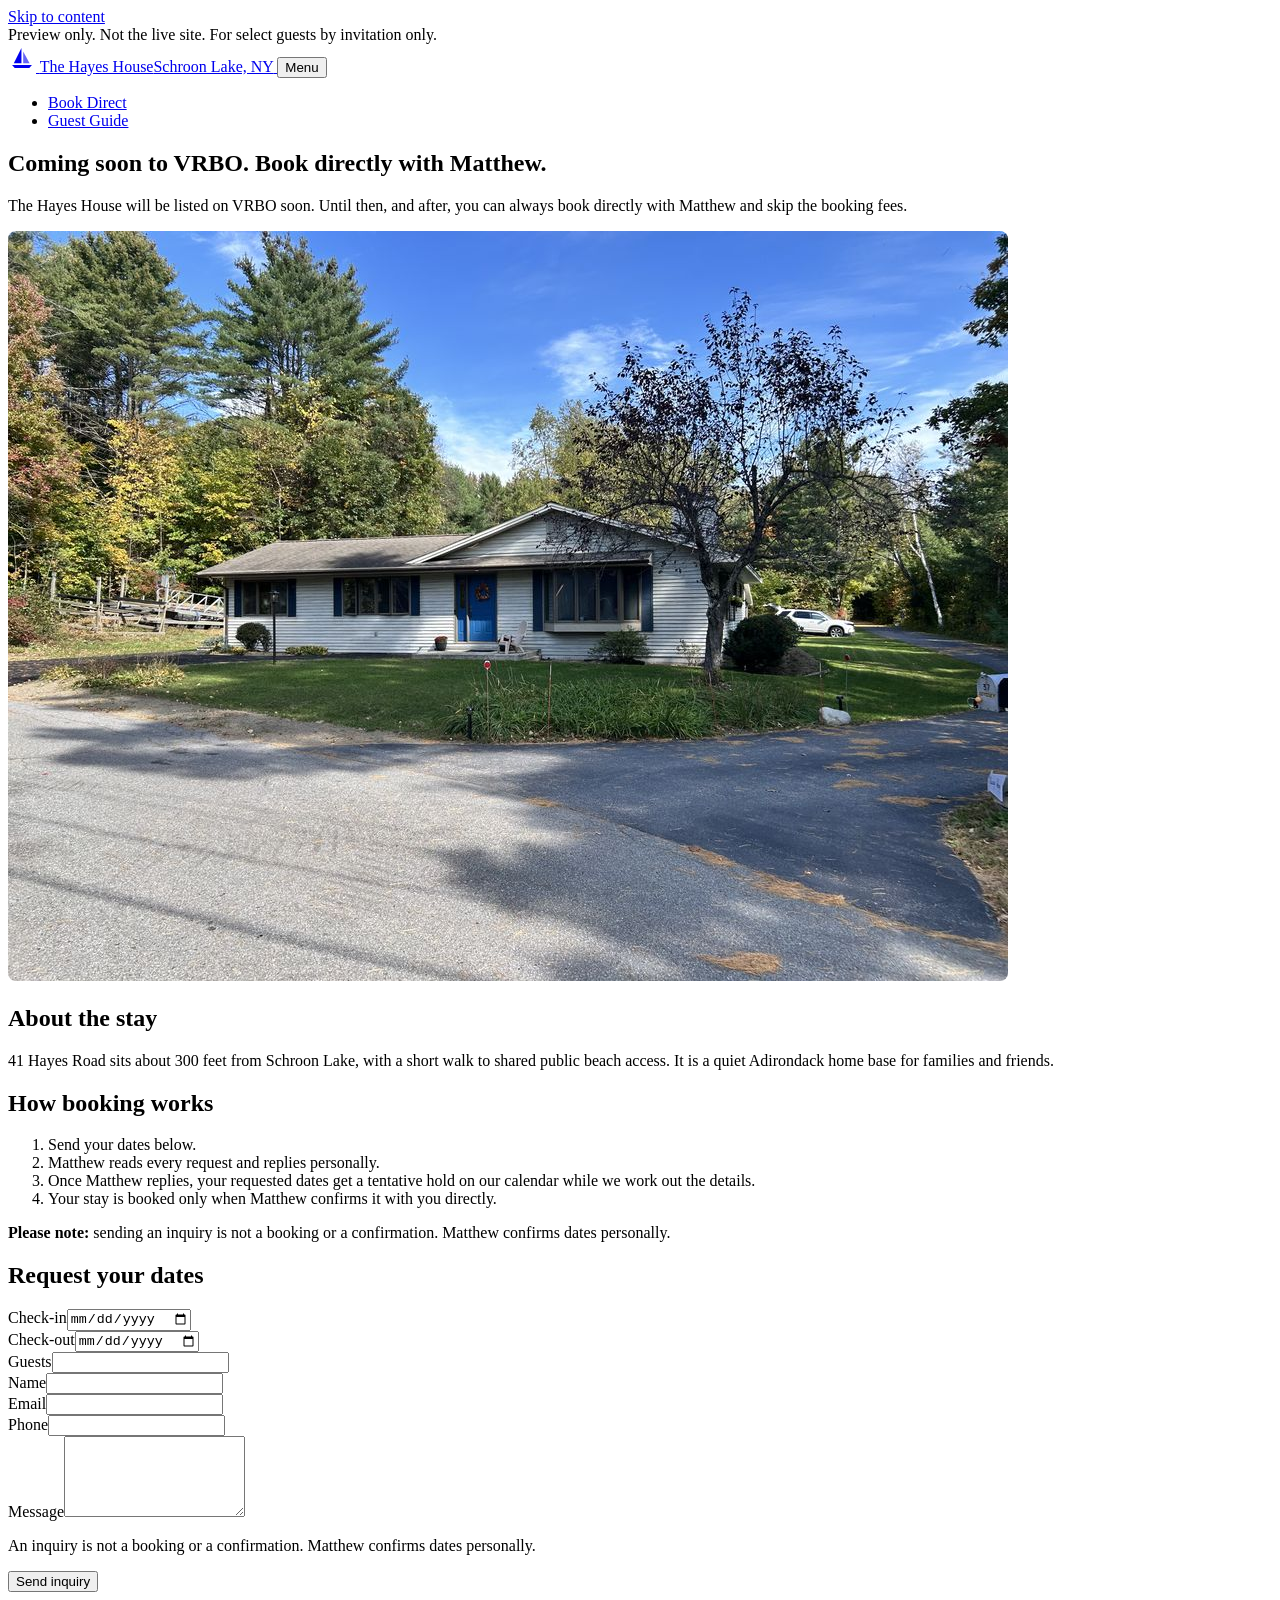
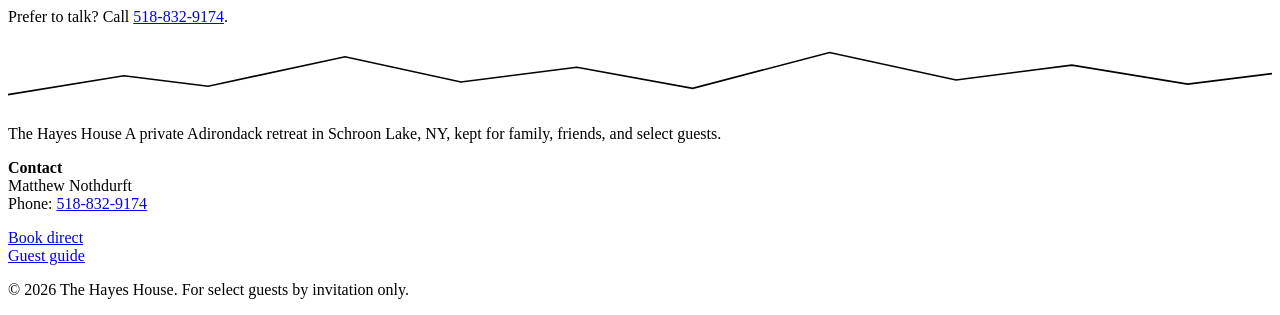
==== index.html @ 5c08fef6 "Preview: direct booking and guest guide" ====
<!doctype html>
<html lang="en">
<head>
  <meta charset="utf-8">
  <meta name="viewport" content="width=device-width, initial-scale=1">
  <meta name="robots" content="noindex, nofollow">
  <title>Book Direct | The Hayes House (Preview)</title>
  <meta name="description" content="Book the Hayes House directly with Matthew.">
  <link rel="stylesheet" href="https://fonts.googleapis.com/css2?family=Cormorant+Garamond:wght@500;600;700&amp;family=Inter:wght@400;500;600&amp;display=swap">
  <link rel="stylesheet" href="css/style.css">
  <link rel="icon" href="images/favicon.svg" type="image/svg+xml">
  <script src="js/main.js" defer></script>
</head>
<body>
  <a class="skip" href="#main">Skip to content</a>
  <div class="draft-banner" role="note">Preview only. Not the live site. For select guests by invitation only.</div>
  <header class="site-header">
    <div class="wrap header-inner">
      <a href="index.html" class="logo">
        <span class="logo-mark" aria-hidden="true"><svg viewBox="0 0 48 48" width="28" height="28" focusable="false"><path d="M23 7 V33 H10 Z" fill="currentColor"/><path d="M26 13 V33 H37 Z" fill="currentColor" opacity=".6"/><path d="M7 36 H41 L36.5 41 H11.5 Z" fill="currentColor"/></svg></span>
        <span><span class="logo-name" data-site="name">The Hayes House</span><span class="logo-sub">Schroon Lake, NY</span></span>
      </a>
      <button class="nav-toggle" type="button" aria-expanded="false" aria-controls="site-nav">Menu</button>
      <nav class="site-nav" id="site-nav" aria-label="Main">
        <ul>
          <li><a href="index.html" class="nav-cta">Book Direct</a></li>
          <li><a href="guide.html">Guest Guide</a></li>
        </ul>
      </nav>
    </div>
  </header>

  
  <main id="main">
    <section class="page-hero">
      <div class="wrap">
        <h1>Coming soon to VRBO. Book directly with Matthew.</h1>
        <p>The Hayes House will be listed on VRBO soon. Until then, and after, you can always book directly with Matthew and skip the booking fees.</p>
      </div>
    </section>
    <section class="section">
      <div class="wrap">
        <img class="feature-photo" src="images/front-of-house-1000.jpg" alt="Front of the Hayes House" style="max-width:100%;border-radius:8px">
        <h2>About the stay</h2>
        <p>41 Hayes Road sits about 300 feet from Schroon Lake, with a short walk to shared public beach access. It is a quiet Adirondack home base for families and friends.</p>

        <h2>How booking works</h2>
        <ol>
          <li>Send your dates below.</li>
          <li>Matthew reads every request and replies personally.</li>
          <li>Once Matthew replies, your requested dates get a tentative hold on our calendar while we work out the details.</li>
          <li>Your stay is booked only when Matthew confirms it with you directly.</li>
        </ol>
        <div class="card" role="note"><p><strong>Please note:</strong> sending an inquiry is not a booking or a confirmation. Matthew confirms dates personally.</p></div>

        <h2>Request your dates</h2>
        <form class="inquiry" id="inquiry-form" action="https://formspree.io/f/xbgggqqk" method="POST">
          <input type="text" name="_gotcha" style="display:none" tabindex="-1" autocomplete="off">
          <input type="hidden" name="_subject" value="Hayes stay inquiry">
          <div class="form-row">
            <div><label for="arrive">Check-in</label><input id="arrive" name="check_in" type="date" required></div>
            <div><label for="depart">Check-out</label><input id="depart" name="check_out" type="date" required></div>
          </div>
          <div class="form-row">
            <div><label for="guests">Guests</label><input id="guests" name="guests" type="number" min="1" required></div>
            <div><label for="name">Name</label><input id="name" name="name" autocomplete="name" required></div>
          </div>
          <div class="form-row">
            <div><label for="email">Email</label><input id="email" name="email" type="email" autocomplete="email" required></div>
            <div><label for="phone">Phone</label><input id="phone" name="phone" type="tel" autocomplete="tel"></div>
          </div>
          <div><label for="message">Message</label><textarea id="message" name="message" rows="5"></textarea></div>
          <p class="form-note">An inquiry is not a booking or a confirmation. Matthew confirms dates personally.</p>
          <div><button class="btn" type="submit">Send inquiry</button></div>
          <p id="form-status" role="status" tabindex="-1" aria-live="polite"></p>
        </form>
        <p>Prefer to talk? Call <a href="tel:+15188329174">518-832-9174</a>.</p>
      </div>
    </section>
  </main>
<footer class="site-footer">
    <svg class="ridge" viewBox="0 0 1200 60" preserveAspectRatio="none" aria-hidden="true" focusable="false"><path d="M0 50 L110 32 L190 42 L320 14 L430 38 L540 24 L650 44 L780 10 L900 36 L1010 22 L1120 40 L1200 30" fill="none" stroke="currentColor" stroke-width="1.5"/></svg>
    <div class="wrap footer-grid">
      <div>
        <p><span class="logo-name" data-site="name">The Hayes House</span>
        A private Adirondack retreat in Schroon Lake, NY, kept for family, friends, and select guests.</p>
      </div>
      <div>
        <p><strong>Contact</strong><br>
        Matthew Nothdurft<br>
        Phone: <a href="tel:+15188329174">518-832-9174</a></p>
      </div>
      <div>
        <p><a href="index.html">Book direct</a><br>
        <a href="guide.html">Guest guide</a></p>
      </div>
    </div>
    <p class="wrap small">© <span data-year>2026</span> <span data-site="name">The Hayes House</span>. For select guests by invitation only.</p>
  </footer>
</body>
</html>
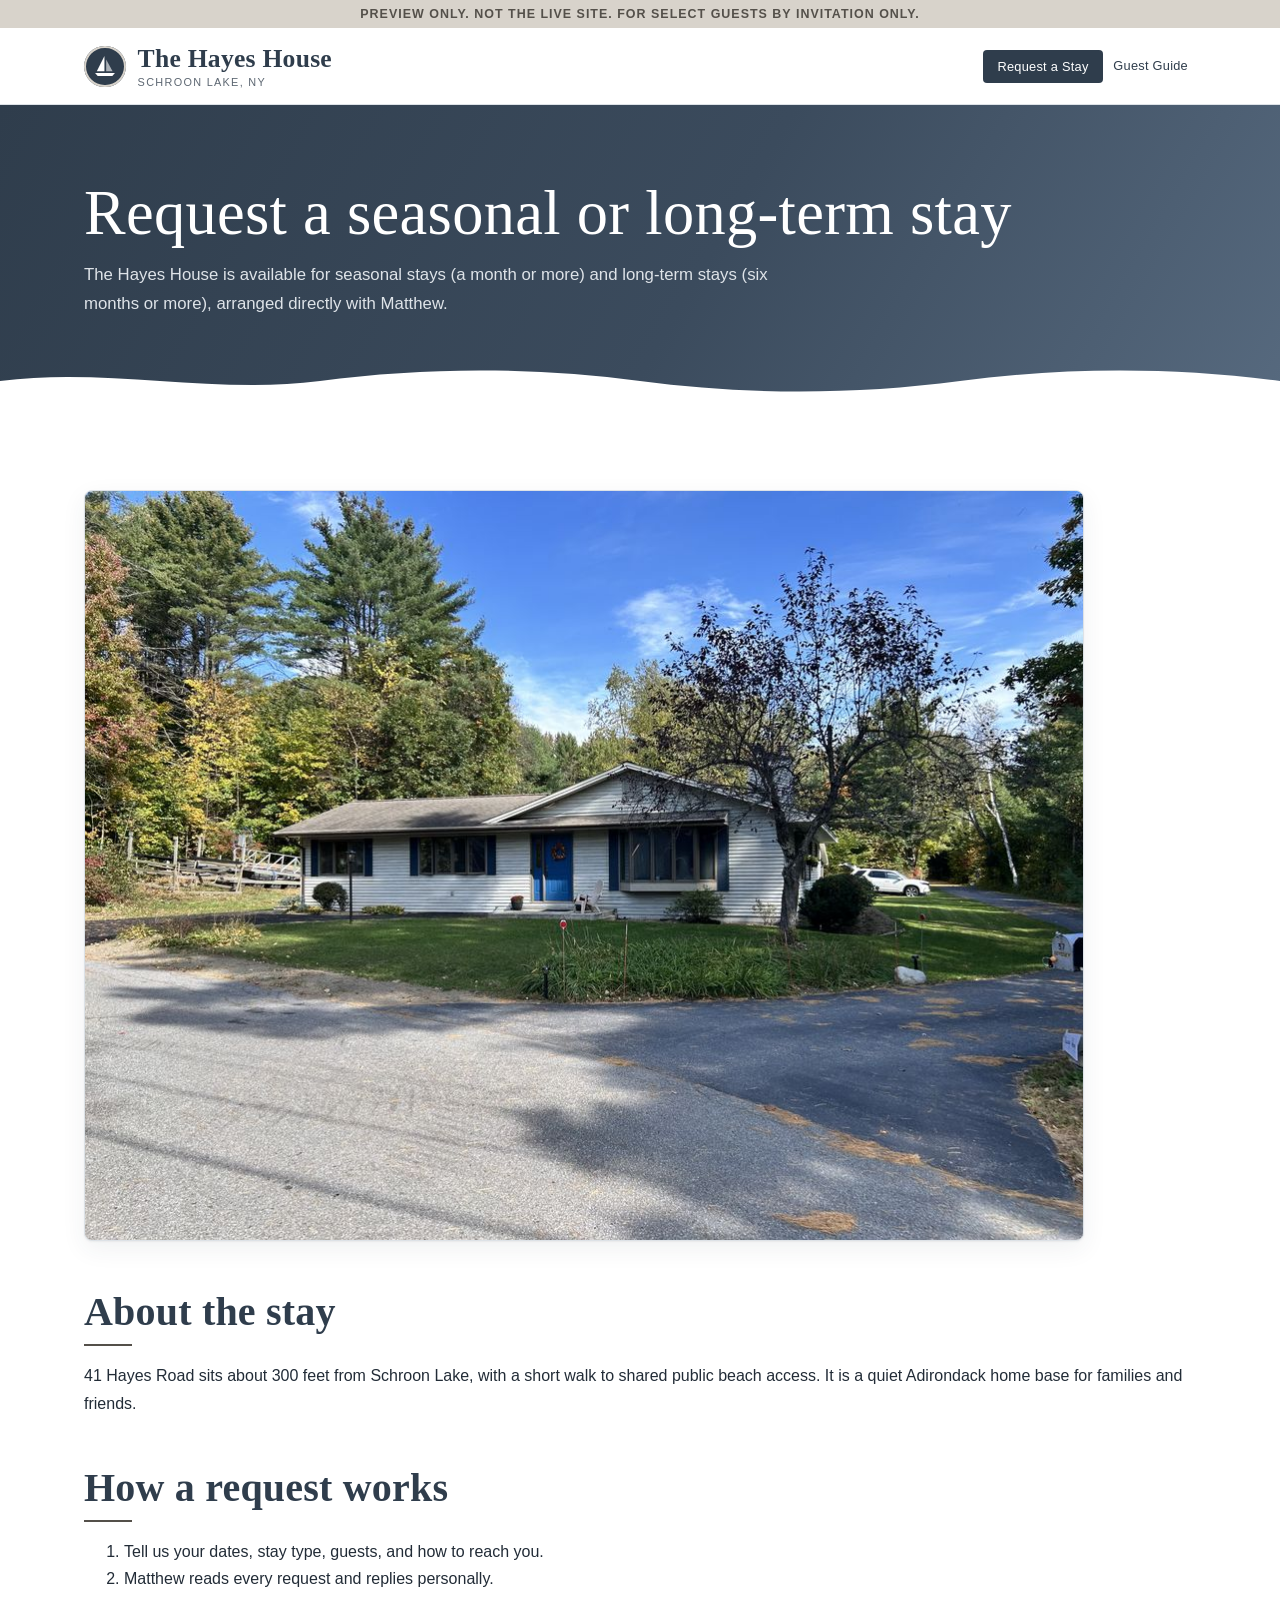
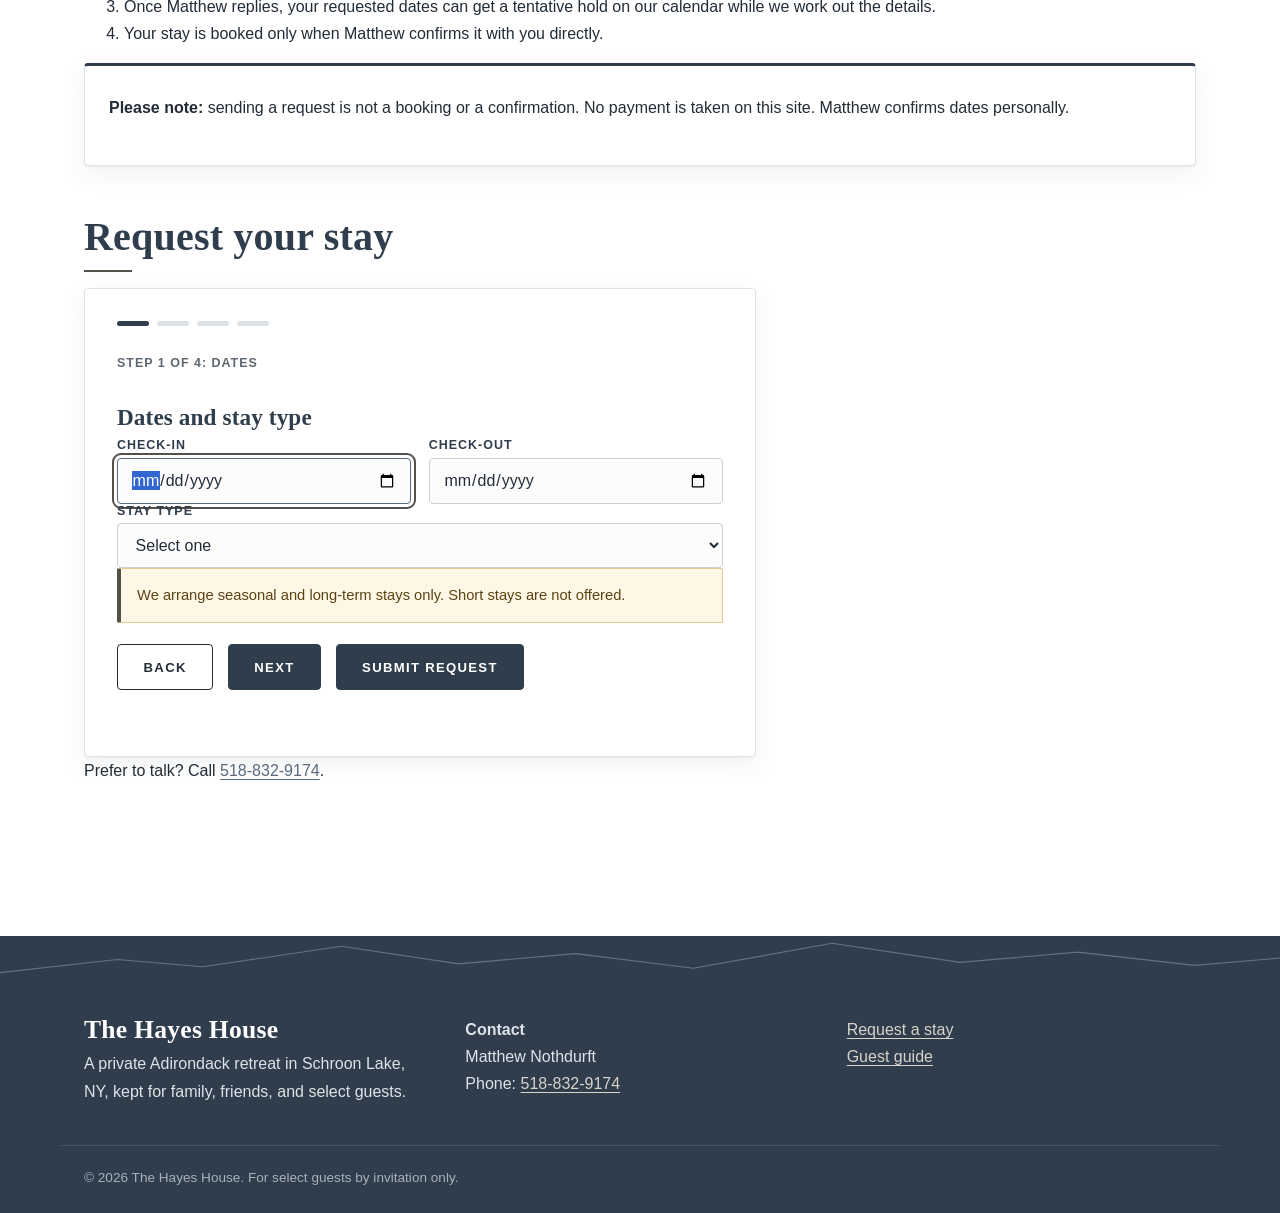
==== commit 9c2d139c: "Preview: multi-step seasonal/long-term stay request Rebuild the booking preview as a four-step reque" ====
--- a/index.html
+++ b/index.html
@@ -4,8 +4,8 @@
   <meta charset="utf-8">
   <meta name="viewport" content="width=device-width, initial-scale=1">
   <meta name="robots" content="noindex, nofollow">
-  <title>Book Direct | The Hayes House (Preview)</title>
-  <meta name="description" content="Book the Hayes House directly with Matthew.">
+  <title>Request a Stay | The Hayes House (Preview)</title>
+  <meta name="description" content="Request a seasonal or long-term stay at the Hayes House in Schroon Lake, NY.">
   <link rel="stylesheet" href="https://fonts.googleapis.com/css2?family=Cormorant+Garamond:wght@500;600;700&amp;family=Inter:wght@400;500;600&amp;display=swap">
   <link rel="stylesheet" href="css/style.css">
   <link rel="icon" href="images/favicon.svg" type="image/svg+xml">
@@ -23,55 +23,127 @@
       <button class="nav-toggle" type="button" aria-expanded="false" aria-controls="site-nav">Menu</button>
       <nav class="site-nav" id="site-nav" aria-label="Main">
         <ul>
-          <li><a href="index.html" class="nav-cta">Book Direct</a></li>
+          <li><a href="index.html" class="nav-cta">Request a Stay</a></li>
           <li><a href="guide.html">Guest Guide</a></li>
         </ul>
       </nav>
     </div>
   </header>
 
-  
   <main id="main">
     <section class="page-hero">
       <div class="wrap">
-        <h1>Coming soon to VRBO. Book directly with Matthew.</h1>
-        <p>The Hayes House will be listed on VRBO soon. Until then, and after, you can always book directly with Matthew and skip the booking fees.</p>
+        <h1>Request a seasonal or long-term stay</h1>
+        <p>The Hayes House is available for seasonal stays (a month or more) and long-term stays (six months or more), arranged directly with Matthew.</p>
       </div>
     </section>
     <section class="section">
       <div class="wrap">
-        <img class="feature-photo" src="images/front-of-house-1000.jpg" alt="Front of the Hayes House" style="max-width:100%;border-radius:8px">
+        <img class="feature-photo" src="images/front-of-house-1000.jpg" alt="Front of the Hayes House" width="1000" height="667" style="max-width:100%;border-radius:8px">
         <h2>About the stay</h2>
         <p>41 Hayes Road sits about 300 feet from Schroon Lake, with a short walk to shared public beach access. It is a quiet Adirondack home base for families and friends.</p>
 
-        <h2>How booking works</h2>
+        <h2>How a request works</h2>
         <ol>
-          <li>Send your dates below.</li>
+          <li>Tell us your dates, stay type, guests, and how to reach you.</li>
           <li>Matthew reads every request and replies personally.</li>
-          <li>Once Matthew replies, your requested dates get a tentative hold on our calendar while we work out the details.</li>
+          <li>Once Matthew replies, your requested dates can get a tentative hold on our calendar while we work out the details.</li>
           <li>Your stay is booked only when Matthew confirms it with you directly.</li>
         </ol>
-        <div class="card" role="note"><p><strong>Please note:</strong> sending an inquiry is not a booking or a confirmation. Matthew confirms dates personally.</p></div>
+        <div class="card" role="note"><p><strong>Please note:</strong> sending a request is not a booking or a confirmation. No payment is taken on this site. Matthew confirms dates personally.</p></div>
 
-        <h2>Request your dates</h2>
-        <form class="inquiry" id="inquiry-form" action="https://formspree.io/f/xbgggqqk" method="POST">
-          <input type="text" name="_gotcha" style="display:none" tabindex="-1" autocomplete="off">
-          <input type="hidden" name="_subject" value="Hayes stay inquiry">
-          <div class="form-row">
-            <div><label for="arrive">Check-in</label><input id="arrive" name="check_in" type="date" required></div>
-            <div><label for="depart">Check-out</label><input id="depart" name="check_out" type="date" required></div>
+        <h2>Request your stay</h2>
+        <form class="inquiry wizard" id="inquiry-form" action="https://formspree.io/f/myeeepde" method="POST" novalidate>
+          <input type="text" name="_gotcha" style="display:none" tabindex="-1" autocomplete="off" aria-hidden="true">
+          <input type="hidden" name="_subject" value="Hayes stay request">
+
+          <div class="wizard-progress" aria-hidden="true">
+            <span class="wizard-dot is-active" data-dot="1"></span>
+            <span class="wizard-dot" data-dot="2"></span>
+            <span class="wizard-dot" data-dot="3"></span>
+            <span class="wizard-dot" data-dot="4"></span>
           </div>
-          <div class="form-row">
-            <div><label for="guests">Guests</label><input id="guests" name="guests" type="number" min="1" required></div>
-            <div><label for="name">Name</label><input id="name" name="name" autocomplete="name" required></div>
+          <p class="wizard-step-label" id="wizard-step-label">Step 1 of 4: Dates</p>
+
+          <div class="wizard-step is-active" data-step="1" role="group" aria-labelledby="step1-title">
+            <h3 id="step1-title">Dates and stay type</h3>
+            <div class="form-row">
+              <div>
+                <label for="check_in">Check-in</label>
+                <input id="check_in" name="check_in" type="date" required>
+              </div>
+              <div>
+                <label for="check_out">Check-out</label>
+                <input id="check_out" name="check_out" type="date" required>
+              </div>
+            </div>
+            <div>
+              <label for="stay_type">Stay type</label>
+              <select id="stay_type" name="stay_type" required>
+                <option value="">Select one</option>
+                <option value="Seasonal: month or more">Seasonal: month or more</option>
+                <option value="Long-term: 6+ months">Long-term: 6+ months</option>
+                <option value="Not sure">Not sure</option>
+              </select>
+            </div>
+            <p class="form-note">We arrange seasonal and long-term stays only. Short stays are not offered.</p>
           </div>
-          <div class="form-row">
-            <div><label for="email">Email</label><input id="email" name="email" type="email" autocomplete="email" required></div>
-            <div><label for="phone">Phone</label><input id="phone" name="phone" type="tel" autocomplete="tel"></div>
+
+          <div class="wizard-step" data-step="2" role="group" aria-labelledby="step2-title" hidden>
+            <h3 id="step2-title">Guests</h3>
+            <div class="form-row">
+              <div>
+                <label for="adults">Adults</label>
+                <input id="adults" name="adults" type="number" min="1" step="1" value="1" required>
+              </div>
+              <div>
+                <label for="kids">Kids</label>
+                <input id="kids" name="kids" type="number" min="0" step="1" value="0" required>
+              </div>
+            </div>
+            <fieldset class="pet-field">
+              <legend>Pets</legend>
+              <label class="radio-inline"><input type="radio" name="pets" value="Yes" required> Yes</label>
+              <label class="radio-inline"><input type="radio" name="pets" value="No"> No</label>
+            </fieldset>
           </div>
-          <div><label for="message">Message</label><textarea id="message" name="message" rows="5"></textarea></div>
-          <p class="form-note">An inquiry is not a booking or a confirmation. Matthew confirms dates personally.</p>
-          <div><button class="btn" type="submit">Send inquiry</button></div>
+
+          <div class="wizard-step" data-step="3" role="group" aria-labelledby="step3-title" hidden>
+            <h3 id="step3-title">Your contact info</h3>
+            <div class="form-row">
+              <div>
+                <label for="name">Name</label>
+                <input id="name" name="name" autocomplete="name" required>
+              </div>
+              <div>
+                <label for="email">Email</label>
+                <input id="email" name="email" type="email" autocomplete="email" required>
+              </div>
+            </div>
+            <div>
+              <label for="phone">Phone</label>
+              <input id="phone" name="phone" type="tel" autocomplete="tel" required>
+            </div>
+          </div>
+
+          <div class="wizard-step" data-step="4" role="group" aria-labelledby="step4-title" hidden>
+            <h3 id="step4-title">Questions and review</h3>
+            <div>
+              <label for="message">Questions or notes</label>
+              <textarea id="message" name="message" rows="4" placeholder="Anything Matthew should know about your stay"></textarea>
+            </div>
+            <div class="review-card" id="review-summary" aria-live="polite"></div>
+            <div class="card notice-box" role="note">
+              <p><strong>Due to renovations in progress, the home is temporarily unavailable. Please still submit your request and we'll be in touch.</strong></p>
+              <p>This is a request only, not a booking or a confirmation. No payment is taken.</p>
+            </div>
+          </div>
+
+          <div class="wizard-nav btn-row">
+            <button class="btn secondary" type="button" id="wizard-back" hidden>Back</button>
+            <button class="btn" type="button" id="wizard-next">Next</button>
+            <button class="btn" type="submit" id="wizard-submit" hidden>Submit request</button>
+          </div>
           <p id="form-status" role="status" tabindex="-1" aria-live="polite"></p>
         </form>
         <p>Prefer to talk? Call <a href="tel:+15188329174">518-832-9174</a>.</p>
@@ -91,11 +163,11 @@
         Phone: <a href="tel:+15188329174">518-832-9174</a></p>
       </div>
       <div>
-        <p><a href="index.html">Book direct</a><br>
+        <p><a href="index.html">Request a stay</a><br>
         <a href="guide.html">Guest guide</a></p>
       </div>
     </div>
-    <p class="wrap small">© <span data-year>2026</span> <span data-site="name">The Hayes House</span>. For select guests by invitation only.</p>
+    <p class="wrap small">&copy; <span data-year>2026</span> <span data-site="name">The Hayes House</span>. For select guests by invitation only.</p>
   </footer>
 </body>
 </html>
--- a/css/style.css
+++ b/css/style.css
@@ -0,0 +1,198 @@
+/* The Hayes House: shared styles (coastal / nautical theme). Edit colors in :root. */
+:root {
+  --navy: #2f3d4c;        /* SW 6244 Naval */
+  --navy-2: #3b4b5d;
+  --steel: #56697e;       /* lighter Naval */
+  --sky: #a3b1c0;
+  --mist: #eef1f4;        /* pale Naval tint */
+  --white: #ffffff;
+  --bronze: #54504a;      /* SW 7048 Urbane Bronze */
+  --bronze-tint: #d8d3cb; /* light Urbane Bronze tint */
+  --brass: var(--bronze);
+  --brass-dark: var(--bronze);
+  --ink: #222c37;
+  --muted: #5d6772;
+  --line: #dde2e7;
+  --radius: 4px;
+  --shadow: 0 1px 2px rgba(47,61,76,.06), 0 8px 24px rgba(47,61,76,.07);
+  --max: 1160px;
+  --serif: "Cormorant Garamond", "Playfair Display", "Iowan Old Style", "Palatino Linotype", Palatino, Georgia, serif;
+  --sans: "Inter", -apple-system, BlinkMacSystemFont, "Segoe UI", Roboto, "Helvetica Neue", Arial, sans-serif;
+}
+* { box-sizing: border-box; }
+html { scroll-behavior: smooth; }
+body { margin: 0; color: var(--ink); background: var(--white); font: 400 1rem/1.7 var(--sans); -webkit-font-smoothing: antialiased; }
+h1, h2, h3 { font-family: var(--serif); font-weight: 600; line-height: 1.15; color: var(--navy); letter-spacing: .005em; }
+h1 { font-size: clamp(2.4rem, 6vw, 3.9rem); margin: 0 0 .75rem; }
+h2 { font-size: clamp(1.8rem, 3.6vw, 2.5rem); margin: 3rem 0 1rem; }
+h2::after { content: ""; display: block; width: 48px; height: 2px; background: var(--brass); margin-top: .6rem; }
+h3 { font-size: 1.45rem; margin: 0 0 .5rem; }
+p { margin: 0 0 1rem; }
+a { color: var(--steel); text-underline-offset: 3px; }
+a:hover { color: var(--navy); }
+a:focus-visible, button:focus-visible, input:focus-visible, select:focus-visible, textarea:focus-visible, summary:focus-visible {
+  outline: 2px solid var(--brass); outline-offset: 3px;
+}
+img { max-width: 100%; height: auto; display: block; }
+.wrap { max-width: var(--max); margin: 0 auto; padding: 0 1.5rem; }
+.section { padding: 4.5rem 0; }
+.section > .wrap > h2:first-child { margin-top: 0; }
+.section.alt { background: var(--mist); }
+.lead { font-size: 1.15rem; color: var(--muted); max-width: 46rem; }
+.small { font-size: .85rem; color: var(--muted); }
+
+.skip { position: absolute; left: -999px; top: 0; background: #fff; padding: .5rem 1rem; z-index: 100; }
+.skip:focus { left: 1rem; }
+
+/* Placeholder callouts, intentionally obvious */
+.ph { display: inline; background: #fff7e6; color: #5a4214; border: 1px solid #e3c98f; border-left: 4px solid var(--brass-dark);
+  padding: .1rem .5rem; border-radius: 2px; font: 500 .9em/1.6 var(--sans); box-decoration-break: clone; -webkit-box-decoration-break: clone; }
+.ph::before { content: "PLACEHOLDER · "; font-weight: 700; letter-spacing: .06em; font-size: .85em; color: #8a5a00; }
+.ph.confirm { background: #eceff3; border-color: #b5c0cc; border-left-color: var(--steel); color: var(--navy); }
+.ph.confirm::before { content: "WORDING TO CONFIRM · "; color: var(--steel); }
+.draft-banner { background: var(--bronze-tint); color: var(--bronze); text-align: center; font: 600 .78rem var(--sans); letter-spacing: .08em; text-transform: uppercase; padding: .45rem 1rem; }
+
+/* Header */
+.site-header { background: rgba(255,255,255,.96); backdrop-filter: blur(6px); border-bottom: 1px solid var(--line); position: sticky; top: 0; z-index: 50; }
+.header-inner { position: relative; display: flex; align-items: center; justify-content: space-between; gap: 1rem; min-height: 4.75rem; }
+.logo { display: flex; align-items: center; gap: .75rem; color: var(--navy); text-decoration: none; }
+.logo:hover { color: var(--navy); }
+.logo-mark { width: 2.6rem; height: 2.6rem; border-radius: 50%; background: var(--navy); color: var(--white); display: grid; place-items: center; box-shadow: inset 0 0 0 2px var(--bronze-tint); }
+.logo-name { font: 600 1.6rem/1.1 var(--serif); letter-spacing: .01em; display: block; }
+.logo-sub { font: 500 .68rem var(--sans); letter-spacing: .12em; text-transform: uppercase; color: var(--muted); display: block; margin-top: .15rem; }
+.nav-toggle { display: none; background: transparent; border: 1px solid var(--navy); color: var(--navy); border-radius: var(--radius); padding: .45rem .9rem; font: 600 .8rem var(--sans); letter-spacing: .1em; text-transform: uppercase; cursor: pointer; }
+.site-nav ul { list-style: none; display: flex; flex-wrap: nowrap; align-items: center; gap: .15rem; margin: 0; padding: 0; }
+.site-nav a { color: var(--navy); text-decoration: none; padding: .5rem .5rem; font: 500 .8rem var(--sans); letter-spacing: .02em; white-space: nowrap; display: block; border-bottom: 2px solid transparent; }
+.site-nav a:hover { color: var(--steel); }
+.site-nav a[aria-current="page"] { border-bottom-color: var(--brass); }
+.site-nav a.nav-cta { background: var(--navy); color: var(--white); border-radius: var(--radius); padding: .55rem .9rem; margin-left: .3rem; border-bottom: 0; }
+.site-nav a.nav-cta:hover { background: var(--steel); color: var(--white); }
+@media (max-width: 1180px) {
+  .nav-toggle { display: block; }
+  .site-nav { display: none; position: absolute; left: 0; right: 0; top: 100%; background: var(--white); border-bottom: 1px solid var(--line); box-shadow: var(--shadow); padding: .75rem 1.5rem 1.25rem; }
+  .site-nav.open { display: block; }
+  .site-nav ul { flex-direction: column; align-items: stretch; flex-wrap: wrap; }
+  .site-nav a.nav-cta { margin: .5rem 0 0; text-align: center; }
+}
+
+/* Hero: framed house photo over a muted lake background */
+.hero { color: var(--white); padding: 4.5rem 0 5.5rem; position: relative;
+  background: linear-gradient(100deg, rgba(47,61,76,.8) 0%, rgba(47,61,76,.5) 45%, rgba(47,61,76,.3) 100%), url("../images/lake-shoreline-soft.jpg") 50% 40%/cover no-repeat;
+  background-color: var(--navy); }
+.hero .wrap { width: 100%; }
+.hero-grid { display: grid; grid-template-columns: minmax(0, 5fr) minmax(0, 7fr); align-items: center; }
+.hero-panel { position: relative; z-index: 2; grid-column: 1; grid-row: 1; justify-self: end; margin-right: -3.5rem; max-width: 25rem; background: rgba(47,61,76,.9); -webkit-backdrop-filter: blur(6px); backdrop-filter: blur(6px); padding: 1.4rem 1.6rem 1.5rem; border-radius: var(--radius); border-left: 3px solid var(--bronze-tint); box-shadow: 0 12px 32px rgba(20,28,36,.35); }
+.hero-photo { grid-column: 2; grid-row: 1; margin: 0; padding: 8px; background: var(--bronze-tint); border-radius: 6px; box-shadow: 0 2px 6px rgba(20,28,36,.25), 0 24px 48px rgba(20,28,36,.45); }
+.hero-photo img { display: block; width: 100%; aspect-ratio: 3/2; object-fit: cover; object-position: 50% 20%; border-radius: 3px; }
+.hero h1 { color: var(--white); font-weight: 500; font-size: clamp(1.8rem, 4vw, 2.5rem); margin: 0 0 .4rem; }
+.hero p { font-size: .98rem; max-width: 28rem; color: #e9edf1; margin: 0 0 .4rem; }
+.hero .btn-row { margin-top: .9rem; gap: .6rem; }
+.hero .btn { padding: .6rem 1rem; font-size: .72rem; }
+@media (max-width: 860px) {
+  .hero { padding: 2rem 0 4.5rem; background-image: linear-gradient(to bottom, rgba(47,61,76,.3) 0%, rgba(47,61,76,.65) 60%, rgba(47,61,76,.85) 100%), url("../images/lake-shoreline-soft-800.jpg"); background-position: center, 50% 30%; }
+  .hero-grid { grid-template-columns: 1fr; }
+  .hero-photo { grid-column: 1; grid-row: 1; padding: 6px; }
+  .hero-panel { grid-column: 1; grid-row: 2; justify-self: stretch; margin: -2.25rem .6rem 0; max-width: none; padding: 1.1rem 1.1rem 1.2rem; }
+  .hero .btn-row { gap: .5rem; }
+  .hero .btn { padding: .6rem .85rem; }
+}
+.hero .small { color: #e9edf1; }
+.page-hero { background: linear-gradient(120deg, var(--navy) 0%, var(--navy-2) 55%, var(--steel) 100%); color: var(--white); padding: 4.5rem 0 4.75rem; position: relative; }
+.page-hero h1 { color: var(--white); font-weight: 500; }
+.page-hero p { margin: 0; color: #dee3e8; max-width: 44rem; font-size: 1.05rem; }
+/* wave divider under page heroes */
+.hero::after, .page-hero::after { content: ""; position: absolute; left: 0; right: 0; bottom: -1px; height: 28px;
+  background: url("data:image/svg+xml,%3Csvg xmlns='http://www.w3.org/2000/svg' viewBox='0 0 1200 28' preserveAspectRatio='none'%3E%3Cpath d='M0 14 C100 0 200 28 300 14 S500 0 600 14 S800 28 900 14 S1100 0 1200 14 V28 H0 Z' fill='%23ffffff'/%3E%3C/svg%3E") center/100% 100% no-repeat; }
+
+/* Buttons */
+.btn { display: inline-block; background: var(--navy); color: var(--white); text-decoration: none; padding: .9rem 1.6rem; border-radius: var(--radius); font: 600 .82rem var(--sans); letter-spacing: .1em; text-transform: uppercase; border: 1px solid var(--navy); cursor: pointer; transition: background .2s, color .2s; }
+.btn:hover { background: var(--steel); border-color: var(--steel); color: var(--white); }
+.hero .btn { background: var(--bronze-tint); border-color: var(--bronze-tint); color: var(--navy); }
+.hero .btn:hover { background: var(--white); border-color: var(--white); }
+.btn.secondary, .hero .btn.secondary { background: transparent; border-color: currentColor; color: inherit; }
+.btn.secondary:hover { background: var(--navy); color: var(--white); }
+.hero .btn.secondary:hover { background: var(--white); color: var(--navy); }
+.btn-row { display: flex; flex-wrap: wrap; gap: .9rem; margin-top: 2rem; }
+
+/* Cards & grids */
+.grid { display: grid; gap: 1.5rem; grid-template-columns: repeat(auto-fit, minmax(240px, 1fr)); }
+.card { background: var(--white); border: 1px solid var(--line); border-top: 3px solid var(--navy); border-radius: var(--radius); padding: 1.75rem 1.5rem; box-shadow: var(--shadow); }
+.card.steel { border-top-color: var(--steel); }
+.card.wood { border-top-color: var(--brass); }
+
+/* Gallery */
+.gallery { display: grid; gap: 1.25rem; grid-template-columns: repeat(auto-fill, minmax(240px, 1fr)); }
+.gallery.three { grid-template-columns: repeat(auto-fit, minmax(240px, 1fr)); }
+.gallery figure { margin: 0; background: var(--white); border-radius: var(--radius); overflow: hidden; border: 1px solid var(--line); box-shadow: var(--shadow); }
+.gallery img { aspect-ratio: 4/3; object-fit: cover; width: 100%; }
+.gallery figcaption { padding: .75rem 1rem; font: 500 .9rem var(--sans); color: var(--navy); }
+
+/* Photos */
+.feature-photo { margin: 1.5rem 0 2rem; border-radius: var(--radius); overflow: hidden; border: 1px solid var(--line); box-shadow: var(--shadow); background: var(--white); }
+.feature-photo img { width: 100%; aspect-ratio: 16/9; object-fit: cover; object-position: 50% 35%; }
+.feature-photo figcaption, .photo-pair figcaption { padding: .75rem 1rem; font: 500 .9rem var(--sans); color: var(--navy); }
+.photo-pair { display: grid; gap: 1.25rem; grid-template-columns: repeat(auto-fit, minmax(260px, 1fr)); margin: 1.5rem 0 2rem; }
+.photo-pair figure { margin: 0; background: var(--white); border-radius: var(--radius); overflow: hidden; border: 1px solid var(--line); box-shadow: var(--shadow); }
+.photo-pair img { width: 100%; aspect-ratio: 4/3; object-fit: cover; }
+
+/* Tables */
+.table-wrap { overflow-x: auto; box-shadow: var(--shadow); border-radius: var(--radius); }
+table { border-collapse: collapse; width: 100%; background: var(--white); }
+caption { text-align: left; font: 600 .8rem var(--sans); letter-spacing: .08em; text-transform: uppercase; color: var(--muted); padding: 0 0 .75rem; background: var(--white); }
+th, td { padding: .9rem 1.1rem; border-bottom: 1px solid var(--line); text-align: left; vertical-align: top; }
+thead th { background: var(--navy); color: var(--white); font: 600 .78rem var(--sans); letter-spacing: .08em; text-transform: uppercase; }
+tbody th { font-weight: 600; color: var(--navy); width: 32%; background: #f7f8fa; }
+tr.blocked td { background: var(--mist); }
+
+/* Calendar placeholder */
+.embed-ph { border: 1px solid #b5c0cc; border-left: 4px solid var(--steel); border-radius: var(--radius); background: var(--mist); padding: 2.75rem 1.5rem; text-align: center; color: var(--navy); }
+
+/* FAQ */
+details.faq { background: var(--white); border: 1px solid var(--line); border-radius: var(--radius); padding: 1.1rem 1.4rem; margin-bottom: .75rem; box-shadow: 0 1px 2px rgba(47,61,76,.05); }
+details.faq[open] { border-left: 3px solid var(--brass); }
+details.faq summary { cursor: pointer; font: 600 1.3rem var(--serif); color: var(--navy); }
+details.faq p { margin: .75rem 0 0; }
+
+/* Forms */
+form.inquiry { display: grid; gap: 1.1rem; background: var(--white); padding: 2rem; border-radius: var(--radius); border: 1px solid var(--line); box-shadow: var(--shadow); max-width: 42rem; }
+.form-row { display: grid; gap: 1.1rem; grid-template-columns: repeat(auto-fit, minmax(180px, 1fr)); }
+label { font: 600 .78rem var(--sans); letter-spacing: .08em; text-transform: uppercase; color: var(--navy); display: block; margin-bottom: .35rem; }
+input, select, textarea { width: 100%; padding: .75rem .85rem; border: 1px solid #c9d0d8; border-radius: var(--radius); font: 1rem var(--sans); background: #fcfcfd; color: var(--ink); }
+input:focus, select:focus, textarea:focus { border-color: var(--steel); }
+.form-note { background: #fff7e6; border: 1px solid #e3c98f; border-left: 4px solid var(--brass-dark); color: #5a4214; padding: .85rem 1rem; border-radius: 2px; font-size: .92rem; margin: 0; }
+#form-status { font-weight: 600; color: var(--navy); }
+
+ul.checks { padding-left: 1.2rem; }
+ul.checks li { margin: .4rem 0; }
+ul.checks li::marker { color: var(--brass-dark); }
+
+/* Footer */
+.site-footer { background: var(--navy); color: #dee3e8; padding: 0 0 1.5rem; margin-top: 4rem; }
+.site-footer .ridge { display: block; width: 100%; height: 44px; color: var(--sky); opacity: .45; margin-bottom: 2.25rem; }
+.site-footer a { color: var(--bronze-tint); }
+.site-footer a:hover { color: var(--white); }
+.site-footer .logo-name { color: var(--white); margin-bottom: .4rem; }
+.site-footer .small { color: #a7b1bc; border-top: 1px solid rgba(255,255,255,.12); padding-top: 1.25rem; margin-top: 1.5rem; }
+.footer-grid { display: grid; gap: 2rem; grid-template-columns: repeat(auto-fit, minmax(220px, 1fr)); }
+
+@media (prefers-reduced-motion: reduce) { html { scroll-behavior: auto; } .btn { transition: none; } }
+
+
+/* Multi-step stay request wizard */
+.wizard-progress { display: flex; gap: .5rem; margin-bottom: .75rem; }
+.wizard-dot { width: 2rem; height: .35rem; border-radius: 999px; background: var(--line); }
+.wizard-dot.is-active, .wizard-dot.is-done { background: var(--navy); }
+.wizard-step-label { margin: 0 0 1rem; font: 600 .78rem var(--sans); letter-spacing: .08em; text-transform: uppercase; color: var(--muted); }
+.wizard-step h3 { margin-top: 0; }
+.wizard-step[hidden] { display: none !important; }
+.wizard-nav { margin-top: .25rem; }
+.pet-field { border: 0; padding: 0; margin: 0; }
+.pet-field legend { font: 600 .78rem var(--sans); letter-spacing: .08em; text-transform: uppercase; color: var(--navy); margin-bottom: .35rem; }
+.radio-inline { display: inline-flex; align-items: center; gap: .4rem; margin-right: 1.25rem; font: 500 1rem var(--sans); letter-spacing: 0; text-transform: none; color: var(--ink); }
+.radio-inline input { width: auto; margin: 0; }
+.review-card { background: var(--mist); border: 1px solid var(--line); border-radius: var(--radius); padding: 1rem 1.15rem; margin: .5rem 0 1rem; }
+.review-card h4 { margin: 0 0 .6rem; font: 600 1.05rem var(--serif); color: var(--navy); }
+.review-card ul { margin: 0; padding-left: 1.1rem; }
+.review-card li { margin: .25rem 0; }
+.notice-box { border-top-color: var(--bronze); background: #fffaf3; }
+.notice-box p:last-child { margin-bottom: 0; }
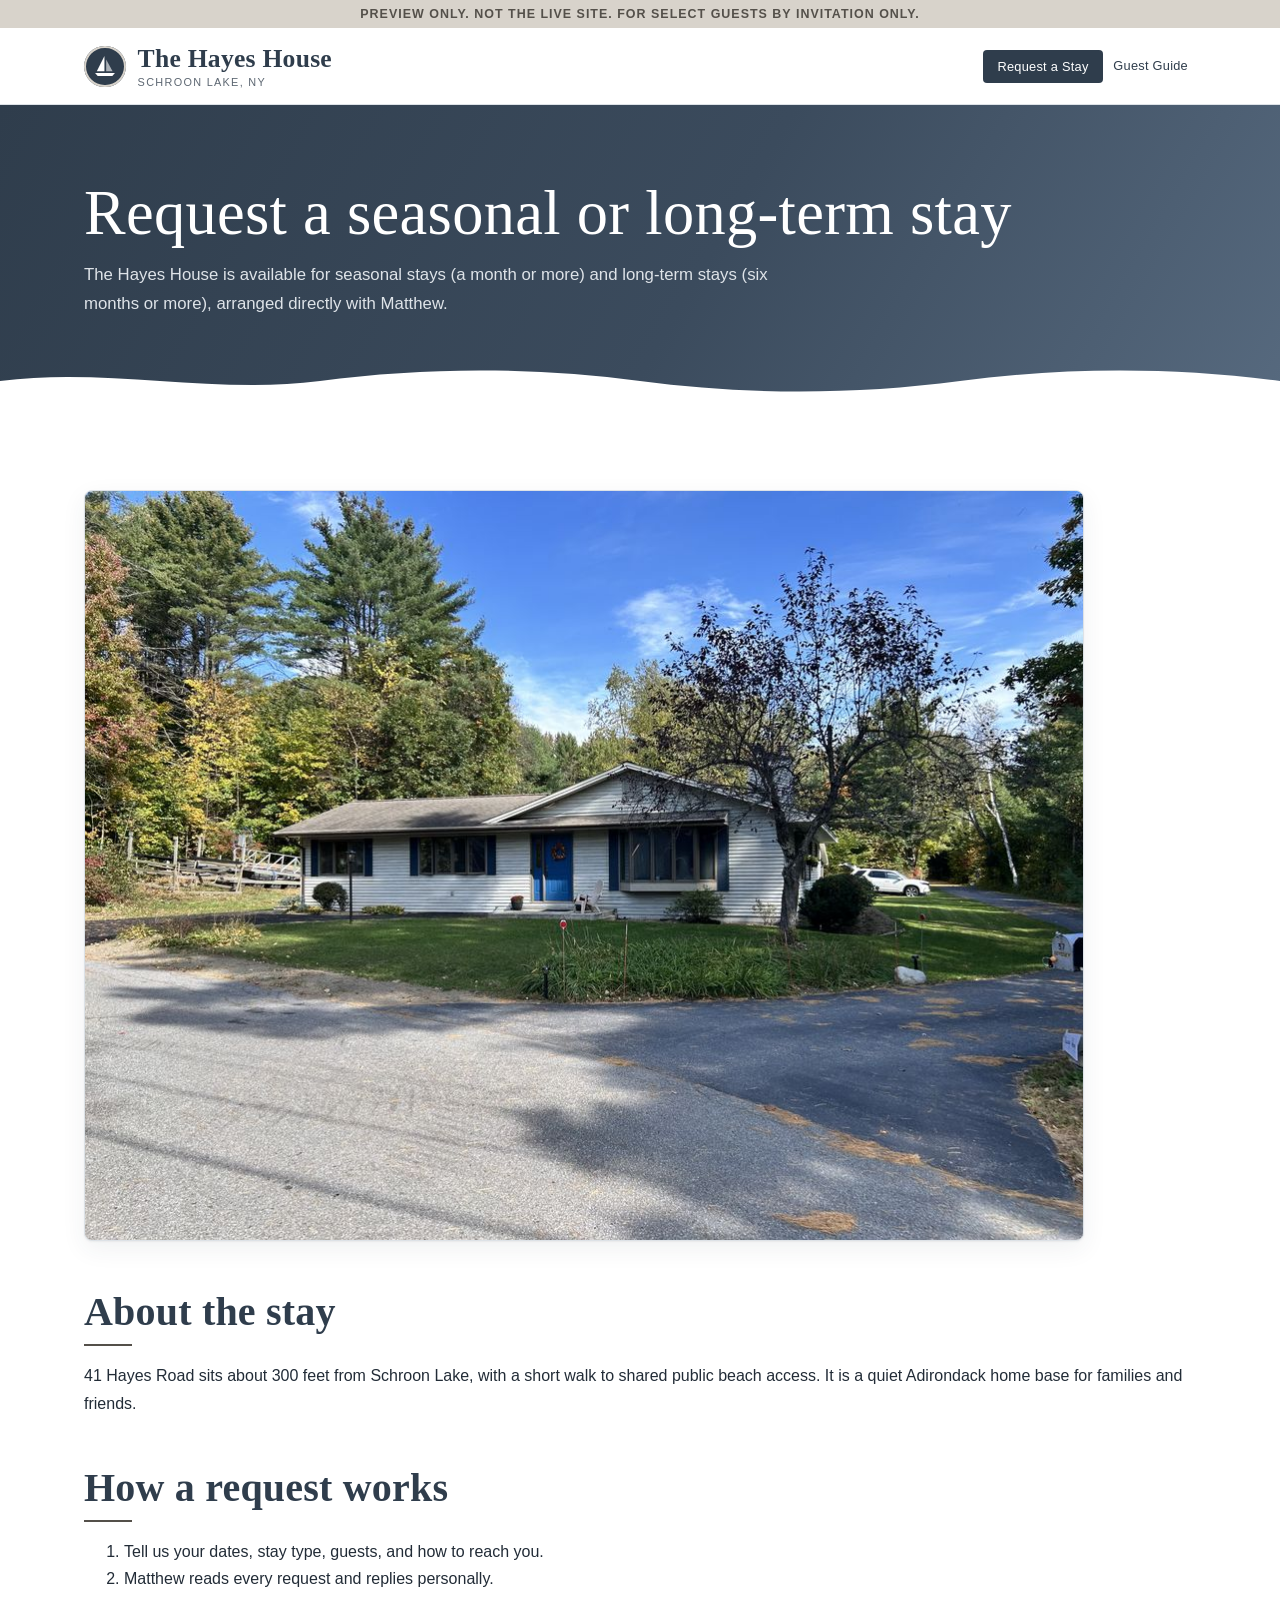
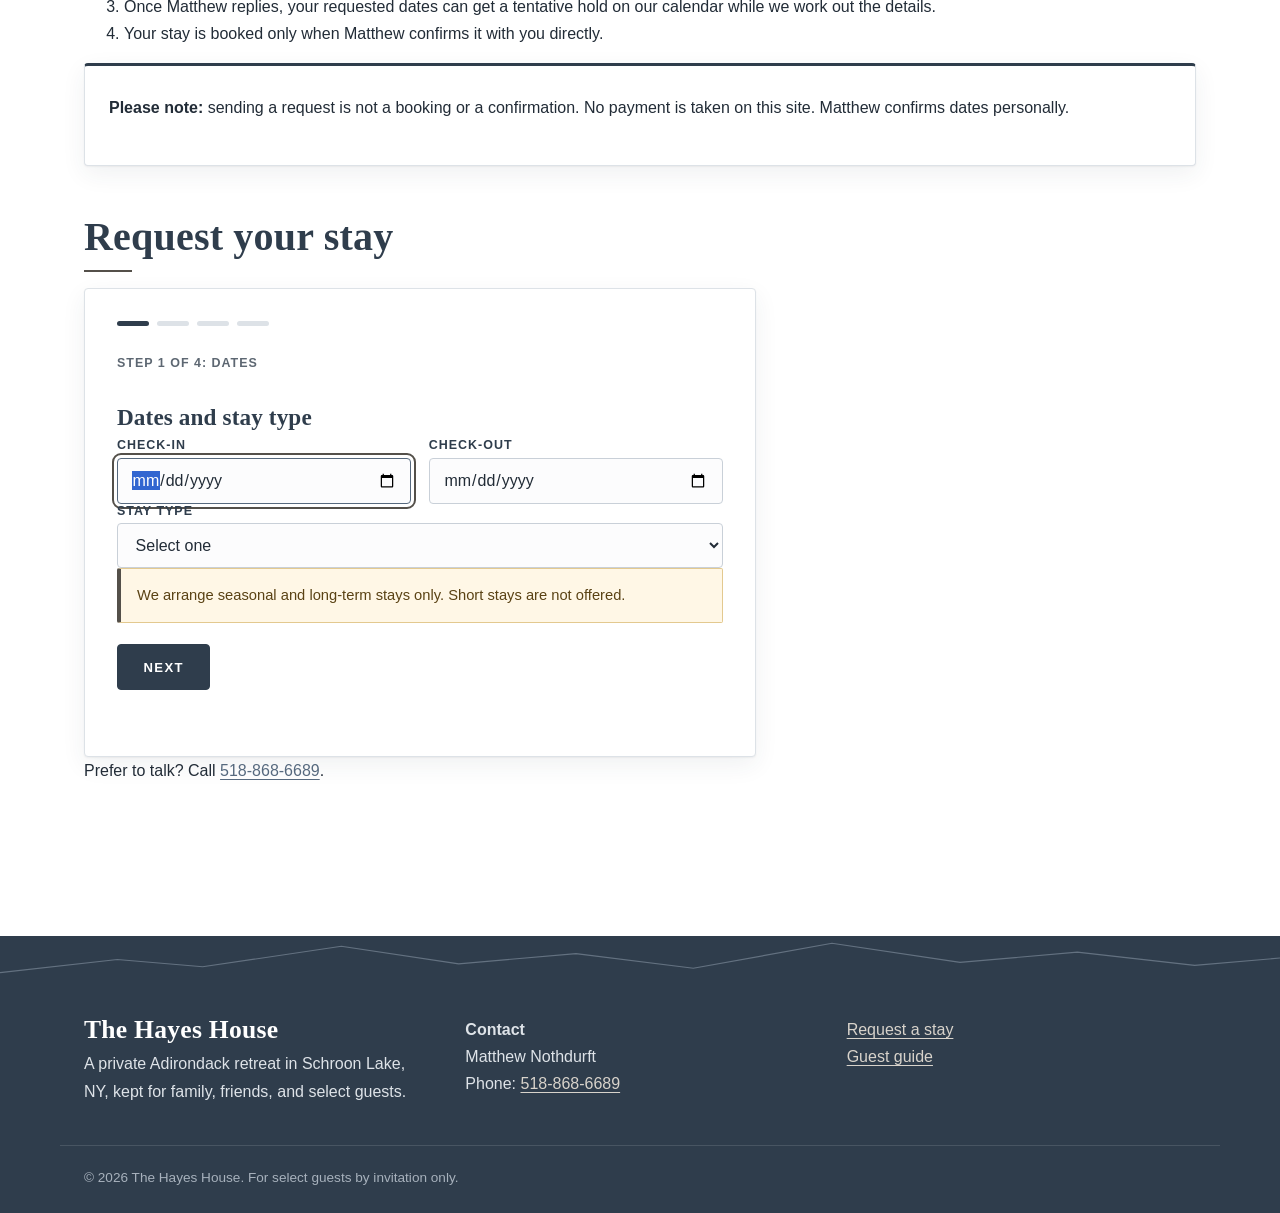
==== commit 6c3db2ca: "Replace the public contact number with the assistant line. Swap 518-832-9174 for 518-868-6689 in inq" ====
--- a/index.html
+++ b/index.html
@@ -146,7 +146,7 @@
           </div>
           <p id="form-status" role="status" tabindex="-1" aria-live="polite"></p>
         </form>
-        <p>Prefer to talk? Call <a href="tel:+15188329174">518-832-9174</a>.</p>
+        <p>Prefer to talk? Call <a href="tel:+15188686689">518-868-6689</a>.</p>
       </div>
     </section>
   </main>
@@ -160,7 +160,7 @@
       <div>
         <p><strong>Contact</strong><br>
         Matthew Nothdurft<br>
-        Phone: <a href="tel:+15188329174">518-832-9174</a></p>
+        Phone: <a href="tel:+15188686689">518-868-6689</a></p>
       </div>
       <div>
         <p><a href="index.html">Request a stay</a><br>
--- a/css/style.css
+++ b/css/style.css
@@ -178,6 +178,9 @@
 @media (prefers-reduced-motion: reduce) { html { scroll-behavior: auto; } .btn { transition: none; } }
 
 
+
+/* Respect the hidden attribute even on .btn */
+.btn[hidden], button[hidden] { display: none !important; }
 /* Multi-step stay request wizard */
 .wizard-progress { display: flex; gap: .5rem; margin-bottom: .75rem; }
 .wizard-dot { width: 2rem; height: .35rem; border-radius: 999px; background: var(--line); }
